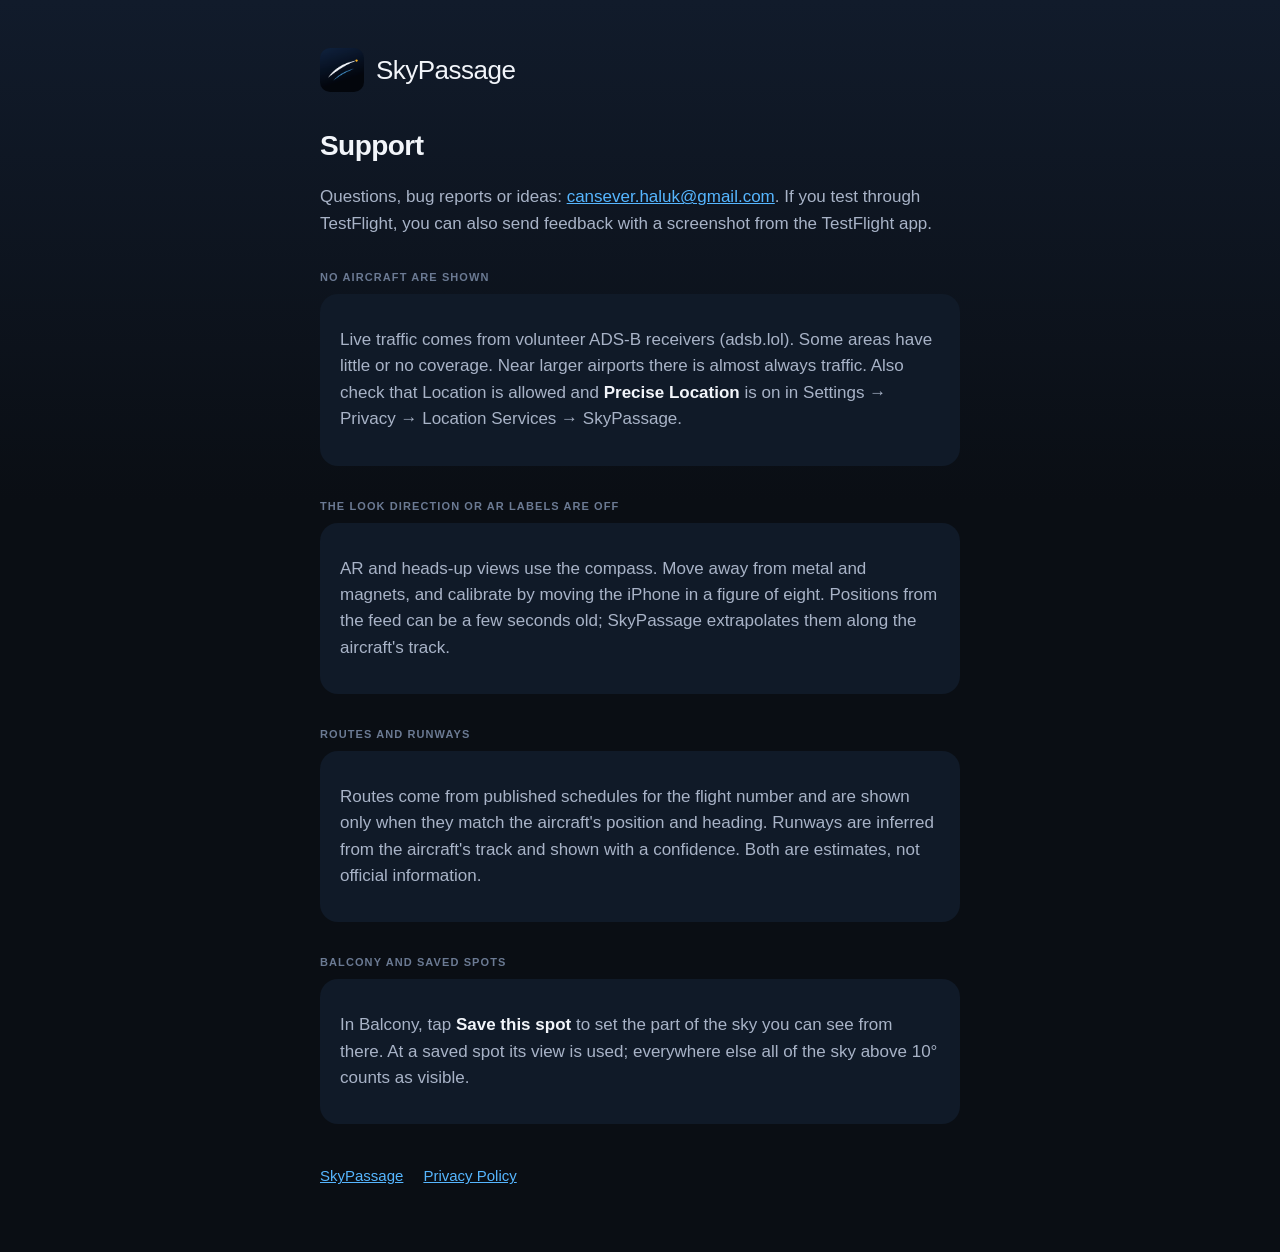
==== support.html @ 6fdedd35 "SkyPassage support and privacy pages" ====
<!doctype html>
<html lang="en">
<head>
<meta charset="utf-8"><meta name="viewport" content="width=device-width, initial-scale=1">
<title>SkyPassage Support</title>
<link rel="stylesheet" href="style.css"><link rel="icon" href="icon.png">
</head>
<body><main>
<header><img src="icon.png" alt=""><span>SkyPassage</span></header>
<h1>Support</h1>
<p>Questions, bug reports or ideas: <a href="mailto:cansever.haluk@gmail.com?subject=SkyPassage">cansever.haluk@gmail.com</a>. If you test through TestFlight, you can also send feedback with a screenshot from the TestFlight app.</p>

<h2>No aircraft are shown</h2>
<div class="card"><p>Live traffic comes from volunteer ADS-B receivers (adsb.lol). Some areas have little or no coverage. Near larger airports there is almost always traffic. Also check that Location is allowed and <strong>Precise Location</strong> is on in Settings → Privacy → Location Services → SkyPassage.</p></div>

<h2>The look direction or AR labels are off</h2>
<div class="card"><p>AR and heads-up views use the compass. Move away from metal and magnets, and calibrate by moving the iPhone in a figure of eight. Positions from the feed can be a few seconds old; SkyPassage extrapolates them along the aircraft's track.</p></div>

<h2>Routes and runways</h2>
<div class="card"><p>Routes come from published schedules for the flight number and are shown only when they match the aircraft's position and heading. Runways are inferred from the aircraft's track and shown with a confidence. Both are estimates, not official information.</p></div>

<h2>Balcony and saved spots</h2>
<div class="card"><p>In Balcony, tap <strong>Save this spot</strong> to set the part of the sky you can see from there. At a saved spot its view is used; everywhere else all of the sky above 10° counts as visible.</p></div>

<nav><a href="index.html">SkyPassage</a><a href="privacy.html">Privacy Policy</a></nav>
</main></body>
</html>
---- style.css ----
:root { --bg: #0A0E14; --surface: #101A28; --text: #F2F5FA; --secondary: #A8B3C7; --tertiary: #6B7A93; --interface: #56B6FF; --target: #FFB020; }
* { box-sizing: border-box; }
body { margin: 0; background: linear-gradient(#111B2B, var(--bg) 40%); background-color: var(--bg); color: var(--text); font: 17px/1.55 -apple-system, BlinkMacSystemFont, "SF Pro Text", "Helvetica Neue", sans-serif; }
main { max-width: 680px; margin: 0 auto; padding: 48px 20px 64px; }
header { display: flex; align-items: center; gap: 12px; margin-bottom: 32px; }
header img { width: 44px; height: 44px; border-radius: 10px; }
header span { font-size: 26px; font-weight: 300; letter-spacing: -0.02em; }
h1 { font-size: 28px; font-weight: 600; letter-spacing: -0.02em; margin: 0 0 4px; }
h2 { font-size: 11px; font-weight: 600; letter-spacing: 0.1em; text-transform: uppercase; color: var(--tertiary); margin: 32px 0 8px; }
p, li { color: var(--secondary); }
strong { color: var(--text); font-weight: 600; }
a { color: var(--interface); }
.card { background: var(--surface); border-radius: 18px; padding: 16px 20px; }
.meta { color: var(--tertiary); font-size: 13px; }
nav { margin-top: 40px; font-size: 15px; display: flex; gap: 20px; }
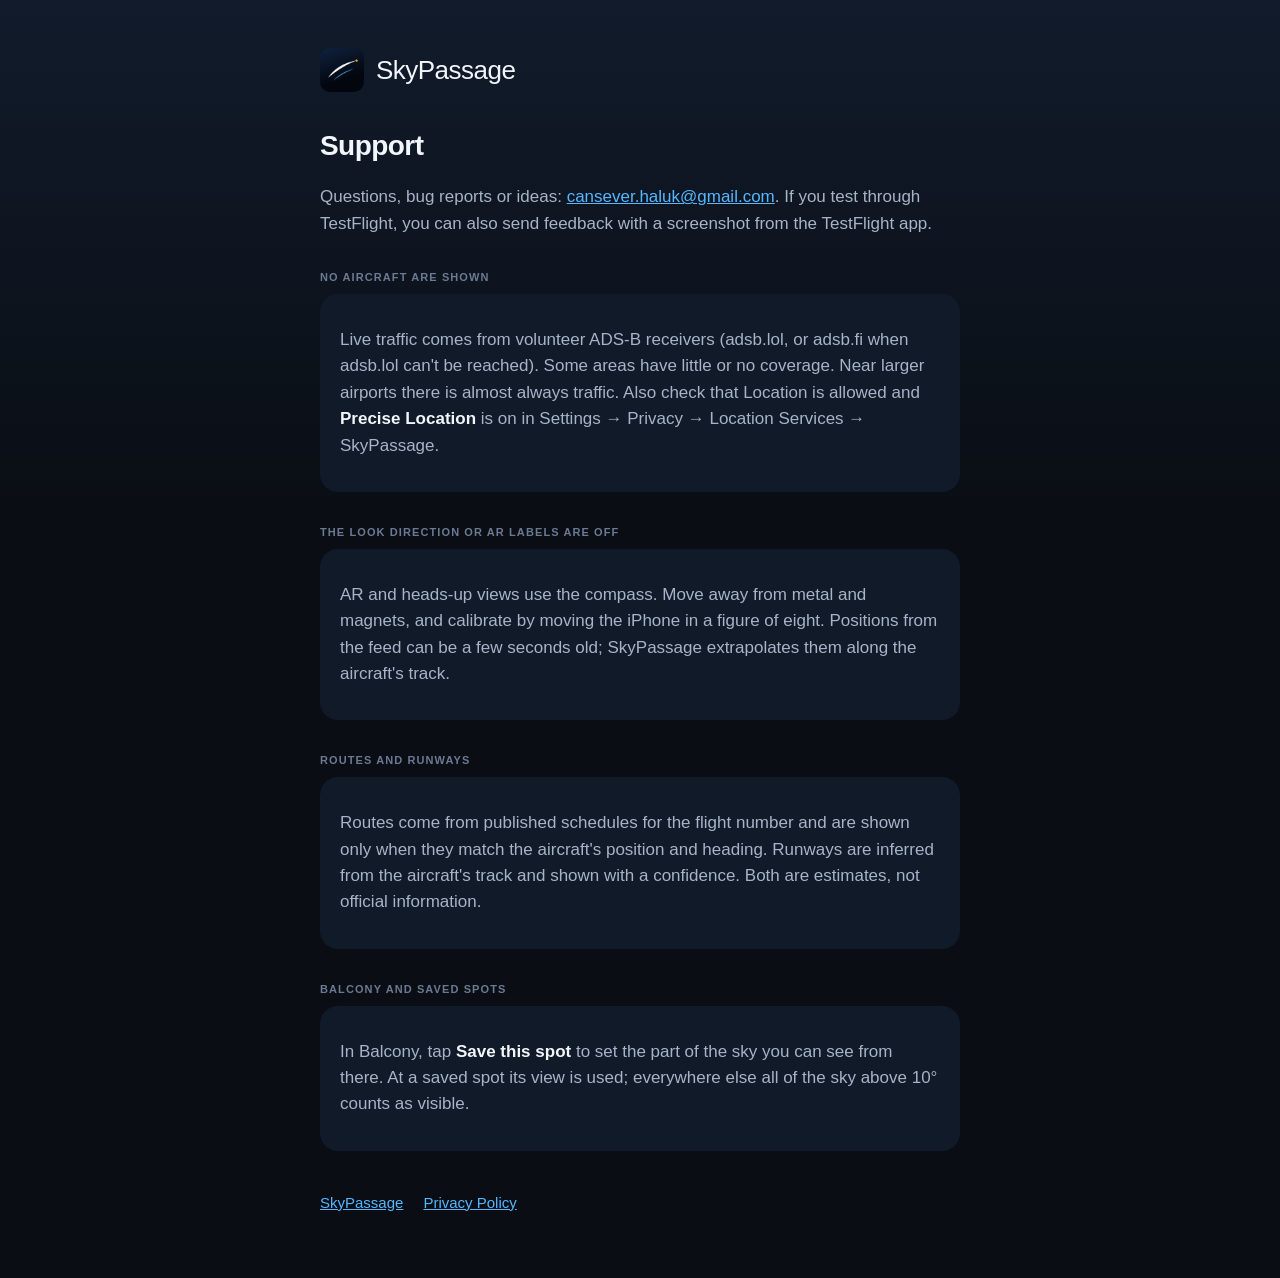
==== commit bb6f0886: "List adsb.fi as the fallback traffic source" ====
--- a/support.html
+++ b/support.html
@@ -11,7 +11,7 @@
 <p>Questions, bug reports or ideas: <a href="mailto:cansever.haluk@gmail.com?subject=SkyPassage">cansever.haluk@gmail.com</a>. If you test through TestFlight, you can also send feedback with a screenshot from the TestFlight app.</p>
 
 <h2>No aircraft are shown</h2>
-<div class="card"><p>Live traffic comes from volunteer ADS-B receivers (adsb.lol). Some areas have little or no coverage. Near larger airports there is almost always traffic. Also check that Location is allowed and <strong>Precise Location</strong> is on in Settings → Privacy → Location Services → SkyPassage.</p></div>
+<div class="card"><p>Live traffic comes from volunteer ADS-B receivers (adsb.lol, or adsb.fi when adsb.lol can't be reached). Some areas have little or no coverage. Near larger airports there is almost always traffic. Also check that Location is allowed and <strong>Precise Location</strong> is on in Settings → Privacy → Location Services → SkyPassage.</p></div>
 
 <h2>The look direction or AR labels are off</h2>
 <div class="card"><p>AR and heads-up views use the compass. Move away from metal and magnets, and calibrate by moving the iPhone in a figure of eight. Positions from the feed can be a few seconds old; SkyPassage extrapolates them along the aircraft's track.</p></div>
